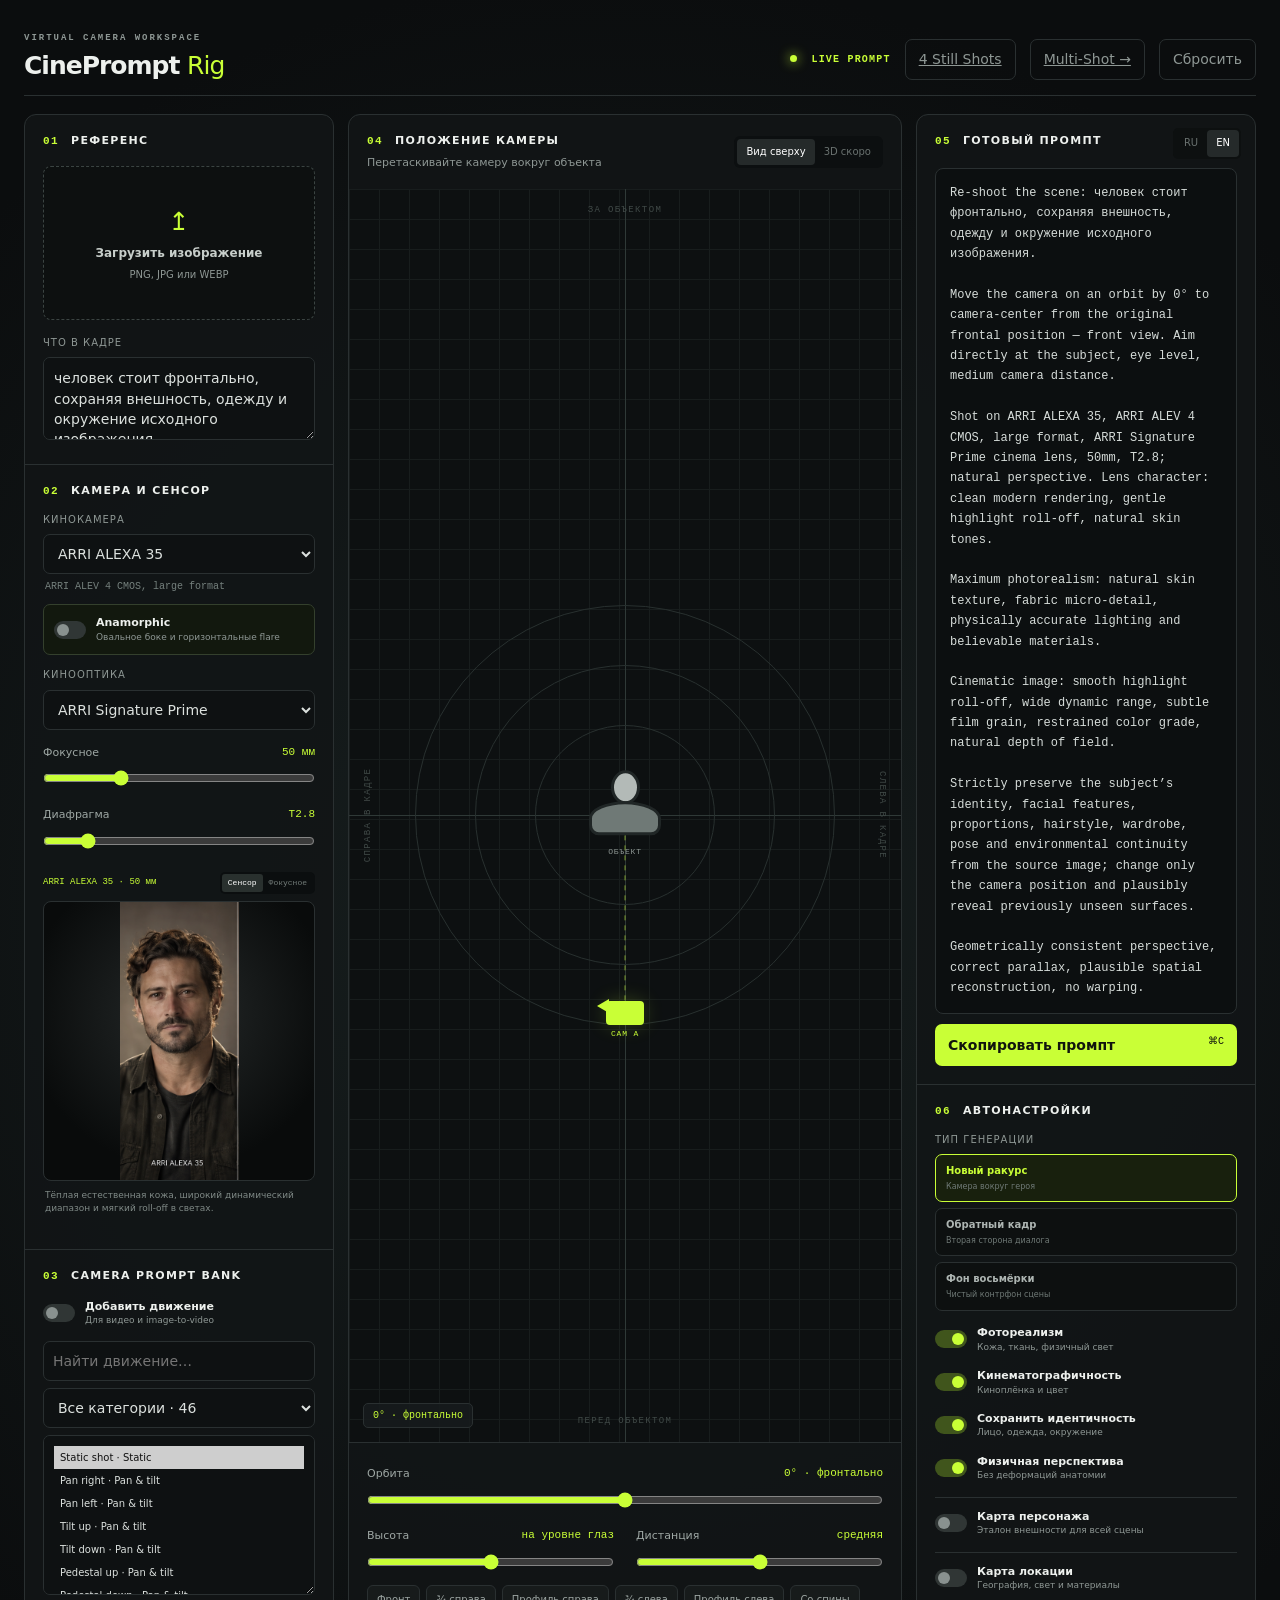
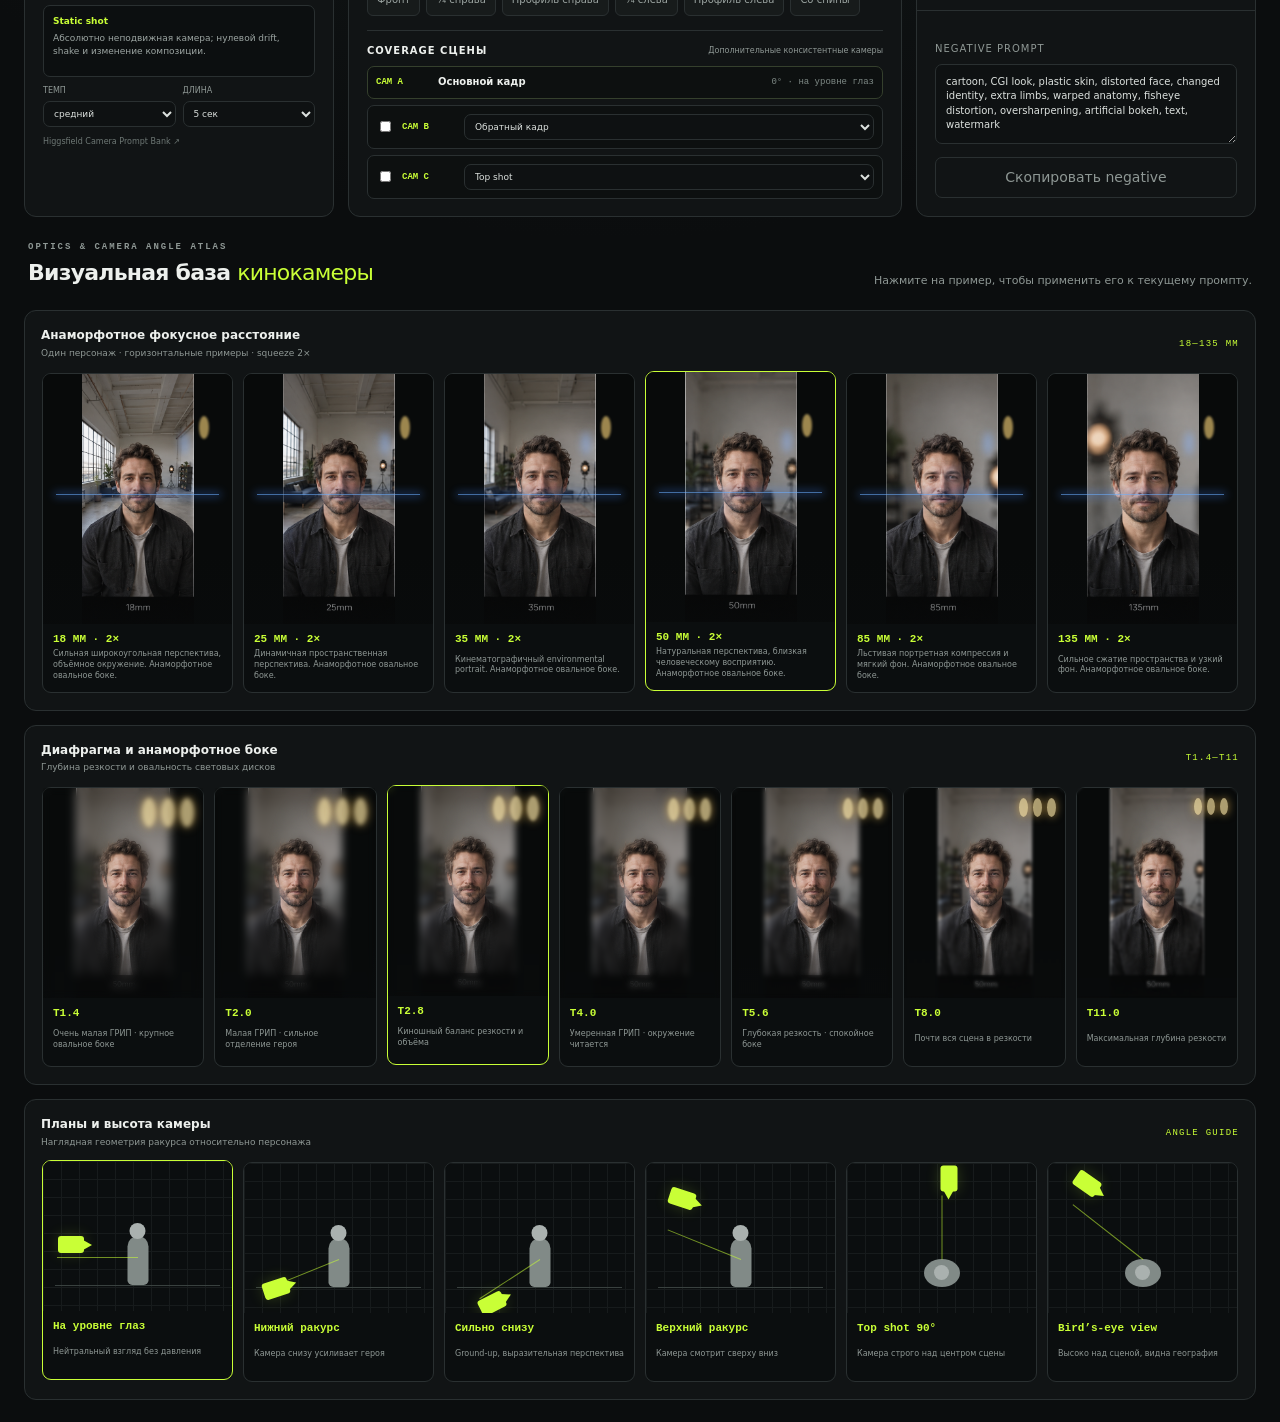
==== index.html @ 750dc957 "Publish CinePrompt PWA" ====
<!doctype html>
<html lang="ru">
<head>
  <meta charset="UTF-8" />
  <meta name="viewport" content="width=device-width, initial-scale=1.0" />
  <meta name="theme-color" content="#0b0d0e" />
  <meta name="apple-mobile-web-app-capable" content="yes" />
  <link rel="manifest" href="manifest.webmanifest" />
  <link rel="icon" href="assets/icons/icon.svg" type="image/svg+xml" />
  <title>CinePrompt Rig</title>
  <link rel="stylesheet" href="styles.css" />
  <link rel="stylesheet" href="modes.css" />
  <link rel="stylesheet" href="previews.css" />
  <link rel="stylesheet" href="movement.css" />
  <link rel="stylesheet" href="preview-fix.css" />
  <link rel="stylesheet" href="coverage.css" />
  <link rel="stylesheet" href="atlas.css?v=5" />
</head>
<body>
  <main class="app-shell">
    <header class="topbar">
      <div>
        <div class="eyebrow">VIRTUAL CAMERA WORKSPACE</div>
        <h1>CinePrompt <span>Rig</span></h1>
      </div>
      <div class="header-actions">
        <div class="status"><i></i> LIVE PROMPT</div>
        <a class="ghost nav-link" href="coverage.html">4 Still Shots</a>
        <a class="ghost nav-link" href="multishot.html">Multi‑Shot →</a>
        <button class="ghost" id="resetBtn">Сбросить</button>
      </div>
    </header>

    <section class="workspace">
      <aside class="panel left-panel">
        <section class="block">
          <div class="section-title"><span>01</span> Референс</div>
          <label class="dropzone" id="dropzone">
            <input id="imageInput" type="file" accept="image/*" />
            <img id="referenceImage" alt="Загруженный референс" />
            <div class="drop-copy" id="dropCopy">
              <div class="upload-icon">↥</div>
              <b>Загрузить изображение</b>
              <small>PNG, JPG или WEBP</small>
            </div>
            <button class="remove-image" id="removeImage" type="button">×</button>
          </label>
          <label class="field-label" for="subject">Что в кадре</label>
          <textarea id="subject" rows="3" placeholder="Например: мужчина в чёрном пальто стоит на городской улице">человек стоит фронтально, сохраняя внешность, одежду и окружение исходного изображения</textarea>
        </section>

        <section class="block">
          <div class="section-title"><span>02</span> Камера и сенсор</div>
          <label class="field-label">Кинокамера</label>
          <select id="camera">
            <option data-sensor="ARRI ALEV 4 CMOS, large format">ARRI ALEXA 35</option>
            <option data-sensor="ARRI ALEV III, large format">ARRI ALEXA Mini LF</option>
            <option data-sensor="8.6K full-frame CMOS">Sony VENICE 2</option>
            <option data-sensor="RED V-RAPTOR 8K VV full-frame">RED V-RAPTOR XL</option>
            <option data-sensor="12K Super 35 CMOS">Blackmagic URSA Cine 12K</option>
            <option data-sensor="35mm motion-picture film">ARRICAM LT — Kodak Vision3</option>
            <option data-sensor="65mm motion-picture film">Panavision System 65</option>
          </select>
          <div class="sensor-readout" id="sensorReadout"></div>
          <label class="toggle accent-toggle camera-anamorphic"><input id="anamorphic" type="checkbox" /><span></span><div><b>Anamorphic</b><small>Овальное боке и горизонтальные flare</small></div></label>

          <label class="field-label">Кинооптика</label>
          <select id="lensFamily">
            <option data-look="clean modern rendering, gentle highlight roll-off, natural skin tones">ARRI Signature Prime</option>
            <option data-look="subtle anamorphic character, oval bokeh, controlled horizontal flares">Panavision T Series Anamorphic</option>
            <option data-look="vintage warmth, lower contrast, soft halation and organic falloff">Cooke Panchro/i Classic</option>
            <option data-look="warm dimensional rendering and smooth focus falloff">Cooke S8/i</option>
            <option data-look="high micro-contrast, neutral color, crisp cinematic separation">ZEISS Supreme Prime</option>
            <option data-look="vintage anamorphic texture, oval bokeh, expressive streak flares">Hawk V-Lite Anamorphic</option>
          </select>

          <div class="control-row">
            <label>Фокусное <output id="focalOut">50 мм</output></label>
            <input id="focal" type="range" min="18" max="135" value="50" />
          </div>
          <div class="control-row">
            <label>Диафрагма <output id="apertureOut">T2.8</output></label>
            <input id="aperture" type="range" min="14" max="110" value="28" />
          </div>
          <div class="optics-preview">
            <div class="preview-head"><span id="previewTitle">ARRI ALEXA 35 · 50 мм</span><div><button id="showSensor" class="active">Сенсор</button><button id="showFocal">Фокусное</button></div></div>
            <div class="preview-window"><div class="preview-image" id="previewImage"></div></div>
            <p id="previewCaption">Тёплая естественная кожа, широкий динамический диапазон и мягкий roll-off в светах.</p>
          </div>
        </section>
        <section class="block movement-block">
          <div class="section-title"><span>03</span> Camera Prompt Bank</div>
          <label class="toggle"><input id="motionEnabled" type="checkbox" /><span></span><div><b>Добавить движение</b><small>Для видео и image-to-video</small></div></label>
          <input id="movementSearch" class="movement-search" type="search" placeholder="Найти движение…" />
          <select id="movementCategory"><option value="all">Все категории · 46</option><option>Static</option><option>Pan & tilt</option><option>Zoom & focus</option><option>Dolly & tracking</option><option>Aerial & crane</option><option>Specialty</option></select>
          <select id="cameraMovement" size="6" aria-label="Движение камеры"></select>
          <div id="movementDetail" class="movement-detail"></div>
          <div class="movement-meta"><label>Темп<select id="motionSpeed"><option value="slow">медленный</option><option value="medium" selected>средний</option><option value="fast">быстрый</option></select></label><label>Длина<select id="motionDuration"><option>3 сек</option><option selected>5 сек</option><option>7 сек</option><option>10 сек</option></select></label></div>
          <a class="source-link" href="https://higgsfield.ai/academy/apps/prompt-bank?section=camera" target="_blank" rel="noreferrer">Higgsfield Camera Prompt Bank ↗</a>
        </section>
      </aside>

      <section class="stage-column">
        <div class="stage-head">
          <div>
            <div class="section-title"><span>04</span> Положение камеры</div>
            <p>Перетаскивайте камеру вокруг объекта</p>
          </div>
          <div class="view-tabs"><button class="active">Вид сверху</button><button disabled>3D скоро</button></div>
        </div>
        <div class="stage" id="stage">
          <div class="axis axis-x"></div><div class="axis axis-y"></div>
          <div class="orbit orbit-1"></div><div class="orbit orbit-2"></div><div class="orbit orbit-3"></div>
          <div class="direction-label top">ЗА ОБЪЕКТОМ</div>
          <div class="direction-label bottom">ПЕРЕД ОБЪЕКТОМ</div>
          <div class="direction-label left">СПРАВА В КАДРЕ</div>
          <div class="direction-label right">СЛЕВА В КАДРЕ</div>
          <div class="subject-marker"><div class="head"></div><div class="shoulders"></div><small>ОБЪЕКТ</small></div>
          <svg class="ray" id="ray"><line id="rayLine" x1="50%" y1="50%" x2="50%" y2="85%" /></svg>
          <button class="camera-marker" id="cameraMarker" aria-label="Переместить камеру">
            <span class="cam-body"></span><span class="cam-lens"></span><small>CAM A</small>
          </button>
          <div class="angle-badge" id="angleBadge">0° · фронтально</div>
        </div>
        <div class="stage-controls">
          <div class="control-row wide">
            <label>Орбита <output id="orbitOut">0° · фронтально</output></label>
            <input id="orbit" type="range" min="-180" max="180" value="0" />
          </div>
          <div class="control-row">
            <label>Высота <output id="heightOut">уровень глаз</output></label>
            <input id="height" type="range" min="-3" max="3" value="0" />
          </div>
          <div class="control-row">
            <label>Дистанция <output id="distanceOut">средняя</output></label>
            <input id="distance" type="range" min="1" max="3" value="2" />
          </div>
          <div class="quick-angles">
            <button data-angle="0">Фронт</button><button data-angle="-45">¾ справа</button><button data-angle="-90">Профиль справа</button><button data-angle="45">¾ слева</button><button data-angle="90">Профиль слева</button><button data-angle="180">Со спины</button>
          </div>
          <div class="multi-camera">
            <div class="coverage-title"><b>Coverage сцены</b><small>Дополнительные консистентные камеры</small></div>
            <div class="camera-strip primary"><span>CAM A</span><b>Основной кадр</b><small id="cameraASummary">0° · уровень глаз</small></div>
            <label class="camera-strip"><input id="cameraBEnabled" type="checkbox" /><span>CAM B</span><select id="cameraBShot"><option value="reverse">Обратный кадр</option><option value="top">Top shot</option><option value="bird">С птичьего полёта</option><option value="profile">Боковой профиль</option><option value="wide">Общий план</option><option value="detail">Деталь / insert</option></select></label>
            <label class="camera-strip"><input id="cameraCEnabled" type="checkbox" /><span>CAM C</span><select id="cameraCShot"><option value="top">Top shot</option><option value="bird">С птичьего полёта</option><option value="reverse">Обратный кадр</option><option value="profile">Боковой профиль</option><option value="wide">Общий план</option><option value="detail">Деталь / insert</option></select></label>
          </div>
        </div>
      </section>

      <aside class="panel right-panel">
        <section class="block output-block">
          <div class="section-title"><span>05</span> Готовый промпт</div>
          <div class="language-toggle"><button data-lang="ru">RU</button><button data-lang="en" class="active">EN</button></div>
          <div class="prompt-output" id="promptOutput"></div>
          <button class="copy-button" id="copyBtn"><span>Скопировать промпт</span><b>⌘C</b></button>
        </section>
        <section class="block settings">
          <div class="section-title"><span>06</span> Автонастройки</div>
          <label class="field-label">Тип генерации</label>
          <div class="mode-picker" id="modePicker">
            <button class="active" data-mode="angle"><b>Новый ракурс</b><small>Камера вокруг героя</small></button>
            <button data-mode="reverse"><b>Обратный кадр</b><small>Вторая сторона диалога</small></button>
            <button data-mode="eight"><b>Фон восьмёрки</b><small>Чистый контрфон сцены</small></button>
          </div>
          <label class="toggle"><input id="photoreal" type="checkbox" checked /><span></span><div><b>Фотореализм</b><small>Кожа, ткань, физичный свет</small></div></label>
          <label class="toggle"><input id="cinematic" type="checkbox" checked /><span></span><div><b>Кинематографичность</b><small>Киноплёнка и цвет</small></div></label>
          <label class="toggle"><input id="identity" type="checkbox" checked /><span></span><div><b>Сохранить идентичность</b><small>Лицо, одежда, окружение</small></div></label>
          <label class="toggle"><input id="physics" type="checkbox" checked /><span></span><div><b>Физичная перспектива</b><small>Без деформаций анатомии</small></div></label>
          <label class="toggle card-toggle"><input id="characterCard" type="checkbox" /><span></span><div><b>Карта персонажа</b><small>Эталон внешности для всей сцены</small></div></label>
          <label class="toggle card-toggle"><input id="locationCard" type="checkbox" /><span></span><div><b>Карта локации</b><small>География, свет и материалы</small></div></label>
        </section>
        <section class="block negative">
          <label class="field-label">Negative prompt</label>
          <textarea id="negativePrompt" rows="4">cartoon, CGI look, plastic skin, distorted face, changed identity, extra limbs, warped anatomy, fisheye distortion, oversharpening, artificial bokeh, text, watermark</textarea>
          <button class="ghost full" id="copyNegative">Скопировать negative</button>
        </section>
      </aside>
    </section>

    <section class="visual-library">
      <div class="library-head">
        <div><div class="eyebrow">OPTICS & CAMERA ANGLE ATLAS</div><h2>Визуальная база <span>кинокамеры</span></h2></div>
        <p>Нажмите на пример, чтобы применить его к текущему промпту.</p>
      </div>
      <section class="library-panel">
        <div class="library-title"><div><b>Анаморфотное фокусное расстояние</b><small>Один персонаж · горизонтальные примеры · squeeze 2×</small></div><span>18—135 MM</span></div>
        <div class="focal-atlas" id="focalAtlas" aria-label="Примеры анаморфотных фокусных расстояний"></div>
      </section>
      <section class="library-panel">
        <div class="library-title"><div><b>Диафрагма и анаморфотное боке</b><small>Глубина резкости и овальность световых дисков</small></div><span>T1.4—T11</span></div>
        <div class="aperture-atlas" id="apertureAtlas" aria-label="Примеры диафрагмы"></div>
      </section>
      <section class="library-panel">
        <div class="library-title"><div><b>Планы и высота камеры</b><small>Наглядная геометрия ракурса относительно персонажа</small></div><span>ANGLE GUIDE</span></div>
        <div class="angle-atlas" id="angleAtlas" aria-label="Визуализация ракурсов камеры"></div>
      </section>
    </section>
  </main>
  <div class="toast" id="toast">Скопировано</div>
  <script src="movement-bank.js"></script><script src="app.js?v=4"></script><script src="pwa.js"></script>
</body>
</html>
---- styles.css ----
:root{--bg:#0b0d0e;--panel:#121516;--panel2:#171b1c;--line:#2a3031;--text:#edf0ed;--muted:#8e9794;--acid:#c9ff36;--orange:#ff875c}*{box-sizing:border-box}body{margin:0;background:radial-gradient(circle at 48% 30%,#182020 0,#0b0d0e 42%);color:var(--text);font:14px/1.45 Inter,ui-sans-serif,system-ui,-apple-system,sans-serif;min-height:100vh}.app-shell{max-width:1680px;margin:auto;padding:24px}.topbar{height:72px;display:flex;align-items:center;justify-content:space-between;border-bottom:1px solid var(--line);margin-bottom:18px}.eyebrow{font:600 9px/1 monospace;letter-spacing:.22em;color:var(--muted);margin-bottom:5px}h1{font-size:25px;margin:0;letter-spacing:-.04em}h1 span{font-weight:300;color:var(--acid)}button,select,textarea,input{font:inherit}.header-actions{display:flex;align-items:center;gap:14px}.status{font:600 10px monospace;letter-spacing:.12em;color:var(--acid)}.status i{display:inline-block;width:7px;height:7px;border-radius:50%;background:var(--acid);box-shadow:0 0 12px var(--acid);margin-right:7px}.ghost{background:transparent;border:1px solid var(--line);color:var(--muted);padding:9px 13px;border-radius:7px;cursor:pointer}.ghost:hover{border-color:#63706d;color:#fff}.workspace{display:grid;grid-template-columns:310px minmax(500px,1fr) 340px;gap:14px}.panel,.stage-column{background:rgba(18,21,22,.92);border:1px solid var(--line);border-radius:12px;overflow:hidden}.block{padding:18px;border-bottom:1px solid var(--line)}.block:last-child{border-bottom:0}.section-title{font-size:11px;text-transform:uppercase;letter-spacing:.12em;font-weight:750}.section-title span{color:var(--acid);margin-right:7px;font-family:monospace}.dropzone{height:154px;margin:16px 0;display:flex;position:relative;align-items:center;justify-content:center;border:1px dashed #3b4442;border-radius:8px;overflow:hidden;background:#0d1010;cursor:pointer}.dropzone:hover{border-color:var(--acid)}.dropzone input{display:none}.drop-copy{text-align:center;display:grid;gap:5px;color:var(--muted)}.drop-copy b{color:#c7ceca;font-size:12px}.drop-copy small{font-size:10px}.upload-icon{font-size:25px;color:var(--acid)}#referenceImage{display:none;width:100%;height:100%;object-fit:cover}.remove-image{display:none;position:absolute;right:8px;top:8px;width:26px;height:26px;border:0;border-radius:50%;background:#000b;color:white;cursor:pointer;font-size:18px}.field-label{display:block;color:var(--muted);font-size:10px;text-transform:uppercase;letter-spacing:.1em;margin:13px 0 7px}textarea,select{width:100%;border:1px solid var(--line);background:#0e1112;color:#dce1de;border-radius:7px;padding:10px;outline:none;resize:vertical}textarea:focus,select:focus{border-color:#65736f}.sensor-readout{font:10px monospace;color:#75807d;margin:7px 2px}.control-row{margin-top:15px}.control-row label{display:flex;justify-content:space-between;color:#9ea7a4;font-size:11px}.control-row output{color:var(--acid);font-family:monospace}input[type=range]{width:100%;accent-color:var(--acid);margin:10px 0 0}.stage-column{display:flex;flex-direction:column}.stage-head{display:flex;align-items:center;justify-content:space-between;padding:18px}.stage-head p{margin:5px 0 0;color:var(--muted);font-size:11px}.view-tabs{padding:3px;background:#0c0f10;border-radius:6px}.view-tabs button,.language-toggle button{border:0;background:transparent;color:#69716f;padding:6px 9px;font-size:10px;border-radius:4px}.view-tabs .active,.language-toggle .active{background:#252a2a;color:#fff}.stage{position:relative;flex:1;min-height:480px;overflow:hidden;background-color:#0d1011;background-image:linear-gradient(#181d1d 1px,transparent 1px),linear-gradient(90deg,#181d1d 1px,transparent 1px);background-size:30px 30px}.axis{position:absolute;background:#2f3937}.axis-x{height:1px;width:100%;top:50%}.axis-y{width:1px;height:100%;left:50%}.orbit{position:absolute;border:1px solid #28302f;border-radius:50%;left:50%;top:50%;transform:translate(-50%,-50%)}.orbit-1{width:180px;height:180px}.orbit-2{width:300px;height:300px}.orbit-3{width:420px;height:420px}.direction-label{position:absolute;color:#414a48;font:9px monospace;letter-spacing:.15em}.direction-label.top{top:16px;left:50%;transform:translateX(-50%)}.direction-label.bottom{bottom:16px;left:50%;transform:translateX(-50%)}.direction-label.left{top:50%;left:14px;transform:rotate(-90deg) translateX(-50%);transform-origin:left top}.direction-label.right{top:50%;right:14px;transform:rotate(90deg) translateX(50%);transform-origin:right top}.subject-marker{position:absolute;z-index:3;left:50%;top:50%;transform:translate(-50%,-50%);text-align:center}.subject-marker .head{width:29px;height:34px;margin:auto;border-radius:50%;background:#b3bab7;border:3px solid #202626}.subject-marker .shoulders{width:72px;height:34px;margin:-3px auto 4px;border-radius:50% 50% 10px 10px;background:#6f7976;border:3px solid #202626}.subject-marker small,.camera-marker small{font:8px monospace;letter-spacing:.1em;color:#8e9794}.ray{position:absolute;inset:0;width:100%;height:100%;pointer-events:none}.ray line{stroke:var(--acid);stroke-width:1;stroke-dasharray:5 5;opacity:.55}.camera-marker{position:absolute;z-index:5;left:50%;top:82%;transform:translate(-50%,-50%);width:66px;height:54px;background:none;border:0;cursor:grab;color:white}.camera-marker:active{cursor:grabbing}.cam-body{display:block;width:38px;height:24px;border-radius:4px;background:var(--acid);margin:0 auto;box-shadow:0 0 20px #c9ff3633}.cam-lens{position:absolute;left:5px;top:6px;border-right:12px solid var(--acid);border-top:7px solid transparent;border-bottom:7px solid transparent}.camera-marker small{display:block;margin-top:4px;color:var(--acid)}.angle-badge{position:absolute;left:14px;bottom:14px;padding:6px 9px;border-radius:5px;background:#171b1ce8;border:1px solid var(--line);font:10px monospace;color:var(--acid)}.stage-controls{padding:8px 18px 17px;border-top:1px solid var(--line);display:grid;grid-template-columns:1fr 1fr;gap:0 22px}.stage-controls .wide,.quick-angles{grid-column:1/-1}.quick-angles{display:flex;flex-wrap:wrap;gap:6px;margin-top:10px}.quick-angles button{background:#171b1b;color:#9ca5a2;border:1px solid var(--line);padding:7px 9px;border-radius:6px;font-size:10px;cursor:pointer}.quick-angles button:hover{border-color:var(--acid);color:var(--acid)}.output-block{position:relative}.language-toggle{position:absolute;top:13px;right:14px;background:#0d1010;border-radius:5px;padding:2px}.prompt-output{min-height:302px;margin-top:18px;padding:14px;background:#0c0f10;border:1px solid var(--line);border-radius:8px;color:#d6dcd9;font:12px/1.7 ui-monospace,SFMono-Regular,monospace;white-space:pre-wrap}.prompt-output em{font-style:normal;color:var(--acid)}.copy-button{width:100%;margin-top:10px;display:flex;justify-content:space-between;background:var(--acid);color:#11150d;border:0;border-radius:7px;padding:11px 13px;font-weight:800;cursor:pointer}.copy-button:hover{filter:brightness(.9)}.copy-button b{font:10px monospace}.toggle{display:flex;gap:10px;align-items:center;margin-top:14px;cursor:pointer}.toggle input{display:none}.toggle>span{width:32px;height:18px;border-radius:20px;background:#303635;position:relative;flex:0 0 auto}.toggle>span:after{content:"";position:absolute;width:12px;height:12px;border-radius:50%;background:#89918f;top:3px;left:3px;transition:.2s}.toggle input:checked+span{background:#40551c}.toggle input:checked+span:after{left:17px;background:var(--acid)}.toggle div{display:grid}.toggle b{font-size:11px}.toggle small{font-size:9px;color:var(--muted)}.negative textarea{font-size:10px}.full{width:100%;margin-top:8px}.toast{position:fixed;bottom:25px;left:50%;transform:translate(-50%,20px);background:var(--acid);color:#111;padding:9px 16px;border-radius:6px;font-weight:700;opacity:0;transition:.25s;pointer-events:none}.toast.show{opacity:1;transform:translate(-50%,0)}@media(max-width:1200px){.workspace{grid-template-columns:280px 1fr}.right-panel{grid-column:1/-1;display:grid;grid-template-columns:2fr 1fr 1fr}.right-panel .block{border-right:1px solid var(--line);border-bottom:0}}@media(max-width:800px){.app-shell{padding:12px}.workspace{display:block}.panel,.stage-column{margin-bottom:12px}.stage{min-height:430px}.right-panel{display:block}.right-panel .block{border-bottom:1px solid var(--line)}.topbar{height:62px}}
---- modes.css ----
.mode-picker {
  display: grid;
  grid-template-columns: 1fr;
  gap: 6px;
}

.mode-picker button {
  display: grid;
  text-align: left;
  border: 1px solid var(--line);
  border-radius: 7px;
  background: #0d1010;
  color: #adb5b2;
  padding: 9px 10px;
  cursor: pointer;
}

.mode-picker button b { font-size: 10px; }
.mode-picker button small { font-size: 8px; color: #6f7976; margin-top: 2px; }
.mode-picker button.active { border-color: var(--acid); background: #18200d; color: var(--acid); }
.accent-toggle { padding-bottom: 12px; border-bottom: 1px solid var(--line); }
---- previews.css ----
.camera-anamorphic{margin-top:12px;padding:10px;border:1px solid #34402d;border-radius:7px;background:#12180e}.optics-preview{margin-top:18px}.preview-head{display:flex;justify-content:space-between;align-items:center;margin-bottom:7px;font:9px/1.2 ui-monospace,monospace;color:var(--acid)}.preview-head>div{display:flex;background:#0b0e0f;padding:2px;border-radius:5px}.preview-head button{border:0;background:transparent;color:#717a77;font-size:8px;padding:4px 6px;border-radius:3px;cursor:pointer}.preview-head button.active{background:#29302e;color:#fff}.preview-window{height:160px;overflow:hidden;border:1px solid var(--line);border-radius:8px;background:#090b0b}.preview-image{width:100%;height:100%;background-repeat:no-repeat;background-color:#111;transition:background-position .25s ease}.optics-preview p{min-height:42px;margin:8px 2px 0;color:#7f8986;font-size:9px;line-height:1.45}
---- movement.css ----
.movement-search{width:100%;margin:13px 0 7px;border:1px solid var(--line);background:#0e1112;color:#dce1de;border-radius:7px;padding:9px;outline:none}#cameraMovement{margin-top:7px;min-height:142px;font-size:10px}#cameraMovement option{padding:6px}.movement-detail{min-height:72px;margin-top:8px;padding:9px;border:1px solid var(--line);border-radius:7px;background:#0c0f10;color:#9ca5a2;font-size:9px;line-height:1.5}.movement-detail b{display:block;color:var(--acid);margin-bottom:3px}.movement-meta{display:grid;grid-template-columns:1fr 1fr;gap:7px;margin-top:8px}.movement-meta label{font-size:8px;color:var(--muted);text-transform:uppercase}.movement-meta select{margin-top:4px;padding:6px;font-size:9px}.source-link{display:block;margin-top:9px;color:#6e7875;font-size:8px;text-decoration:none}.source-link:hover{color:var(--acid)}
---- preview-fix.css ----
.preview-window {
  height: 280px;
  background: radial-gradient(circle at 50% 40%, #252929, #090b0b 72%);
}

.preview-image {
  background-color: transparent;
  transition: opacity .18s ease;
}
---- coverage.css ----
.multi-camera{grid-column:1/-1;margin-top:14px;padding-top:13px;border-top:1px solid var(--line)}.coverage-title{display:flex;justify-content:space-between;align-items:center;margin-bottom:8px}.coverage-title b{font-size:10px;text-transform:uppercase;letter-spacing:.1em}.coverage-title small{color:var(--muted);font-size:8px}.camera-strip{display:grid;grid-template-columns:18px 54px 1fr;gap:8px;align-items:center;margin-top:6px;padding:8px;border:1px solid var(--line);border-radius:7px;background:#0d1010}.camera-strip.primary{grid-template-columns:54px 1fr auto;border-color:#35402d}.camera-strip>span{font:700 9px ui-monospace,monospace;color:var(--acid)}.camera-strip>b{font-size:10px}.camera-strip small{font:9px ui-monospace,monospace;color:#7e8985}.camera-strip input{accent-color:var(--acid)}.camera-strip select{padding:6px;font-size:9px}.card-toggle{padding-top:11px;border-top:1px solid var(--line)}
---- atlas.css ----
.visual-library{margin-top:18px;display:grid;gap:14px}.library-head{display:flex;align-items:end;justify-content:space-between;padding:8px 4px}.library-head h2{margin:0;font-size:22px;letter-spacing:-.035em}.library-head h2 span{color:var(--acid);font-weight:400}.library-head p{margin:0;color:var(--muted);font-size:11px}.library-panel{background:rgba(18,21,22,.94);border:1px solid var(--line);border-radius:12px;padding:16px;overflow:hidden}.library-title{display:flex;justify-content:space-between;align-items:center;margin-bottom:12px}.library-title>div{display:grid}.library-title b{font-size:12px}.library-title small{color:var(--muted);font-size:9px;margin-top:2px}.library-title>span{font:9px monospace;letter-spacing:.14em;color:var(--acid)}
.focal-atlas,.aperture-atlas,.angle-atlas{display:grid;gap:10px;padding:1px}.focal-atlas,.angle-atlas{grid-template-columns:repeat(6,minmax(0,1fr))}.aperture-atlas{grid-template-columns:repeat(7,minmax(0,1fr))}.atlas-card{appearance:none;min-width:0;text-align:left;color:var(--text);border:1px solid var(--line);border-radius:9px;background:#0b0e0f;padding:0;overflow:hidden;cursor:pointer;transition:.18s}.atlas-card:hover,.atlas-card.active{border-color:var(--acid);transform:translateY(-2px)}.atlas-visual{height:250px;position:relative;overflow:hidden;background:#080a0a center/contain no-repeat}.atlas-visual:after{content:"";position:absolute;inset:0;background:linear-gradient(180deg,transparent 72%,#090b0c99)}.anamorphic-visual .flare{position:absolute;left:7%;right:7%;top:48%;height:1px;background:#66aaff;box-shadow:0 0 8px 2px #4488ff99;opacity:.62;z-index:2}.anamorphic-visual .bokeh{position:absolute;width:10px;height:23px;border-radius:50%;background:#ffd87b99;filter:blur(1px);right:12%;top:17%;box-shadow:-20px 16px 7px #8eb8ff77;z-index:2}.atlas-copy{padding:9px 10px;display:grid;gap:3px;min-height:68px}.atlas-copy b{font:700 11px ui-monospace,monospace;color:var(--acid)}.atlas-copy small{font-size:8px;color:var(--muted);line-height:1.35}.aperture-card .atlas-visual{height:210px;background-image:url('assets/previews/focals/50mm.png')}.aperture-card .focus-mask{position:absolute;inset:0;z-index:1;backdrop-filter:blur(var(--blur));-webkit-backdrop-filter:blur(var(--blur));mask-image:radial-gradient(ellipse 27% 62% at 50% 50%,transparent 25%,#000 76%);-webkit-mask-image:radial-gradient(ellipse 27% 62% at 50% 50%,transparent 25%,#000 76%)}.aperture-card .bokeh-row{position:absolute;right:9px;top:10px;display:flex;gap:5px;z-index:2}.aperture-card .bokeh-row i{width:calc(7px + var(--bokeh));height:calc(15px + var(--bokeh)*2);border-radius:50%;background:#ffe7a3aa;filter:blur(calc(var(--blur)*.45));box-shadow:0 0 9px #ffca5e99}.angle-diagram{height:150px;position:relative;background:linear-gradient(#171b1c 1px,transparent 1px),linear-gradient(90deg,#171b1c 1px,transparent 1px),#0b0e0f;background-size:18px 18px;overflow:hidden}.angle-diagram .ground{position:absolute;left:12px;right:12px;bottom:25px;height:1px;background:#39413f}.angle-diagram .person{position:absolute;left:50%;bottom:26px;transform:translateX(-50%);width:21px;height:49px;border-radius:11px 11px 5px 5px;background:#818a87}.angle-diagram .person:before{content:"";position:absolute;width:16px;height:16px;border-radius:50%;left:2px;top:-13px;background:#aab1af}.angle-diagram .mini-camera{position:absolute;left:var(--cam-x);top:var(--cam-y);width:26px;height:17px;border-radius:3px;background:var(--acid);transform:rotate(var(--cam-rot));box-shadow:0 0 15px #c9ff3630}.angle-diagram .mini-camera:after{content:"";position:absolute;right:-8px;top:4px;border-left:9px solid var(--acid);border-top:5px solid transparent;border-bottom:5px solid transparent}.angle-diagram .sightline{position:absolute;left:50%;bottom:53px;width:var(--ray);height:1px;background:var(--acid);opacity:.55;transform-origin:left;transform:rotate(var(--ray-rot))}.angle-card[data-kind="top"] .angle-diagram .person{width:36px;height:28px;border-radius:50%}.angle-card[data-kind="top"] .angle-diagram .person:before{width:15px;height:15px;left:10px;top:6px}.angle-card[data-kind="top"] .angle-diagram .ground{display:none}@media(max-width:1200px){.focal-atlas,.angle-atlas{grid-template-columns:repeat(3,1fr)}.aperture-atlas{grid-template-columns:repeat(4,1fr)}}@media(max-width:800px){.library-head{display:block}.library-head p{margin-top:7px}.focal-atlas,.aperture-atlas,.angle-atlas{grid-template-columns:repeat(2,minmax(0,1fr))}.atlas-visual,.aperture-card .atlas-visual{height:220px}}
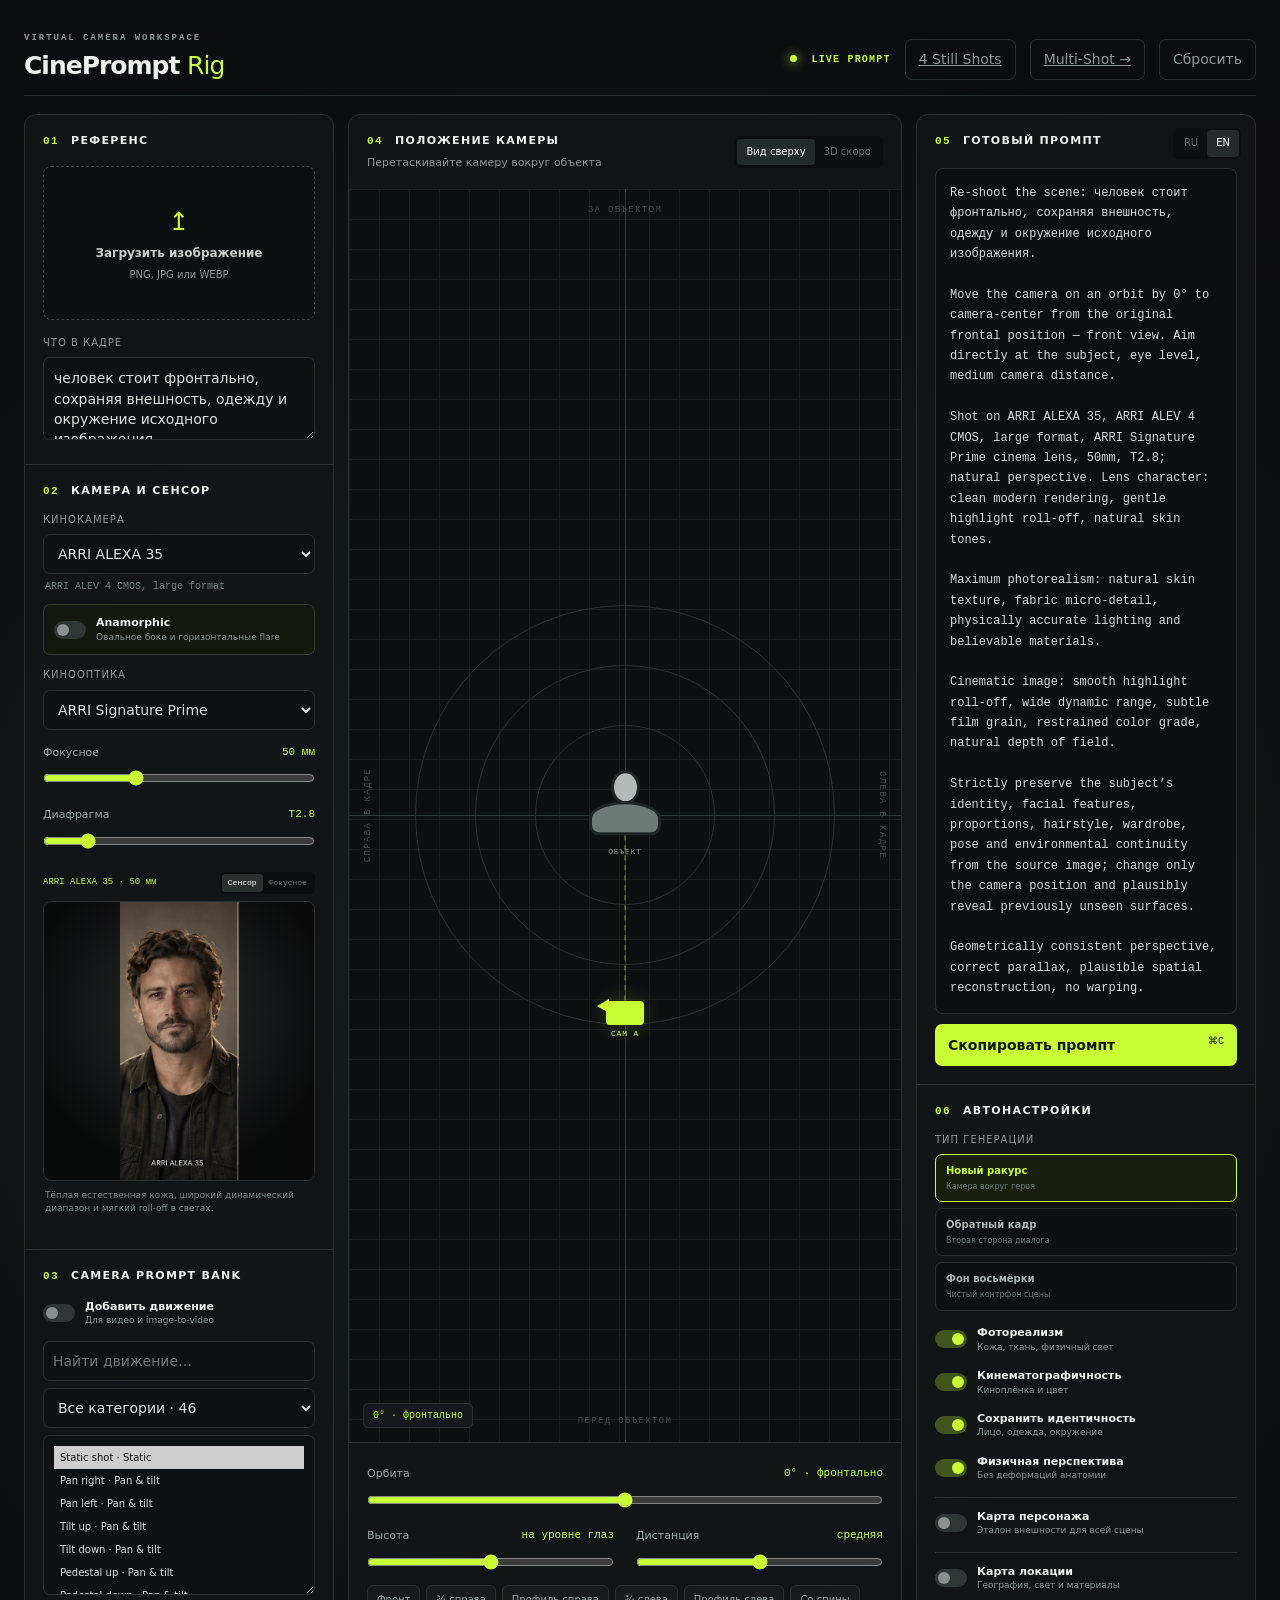
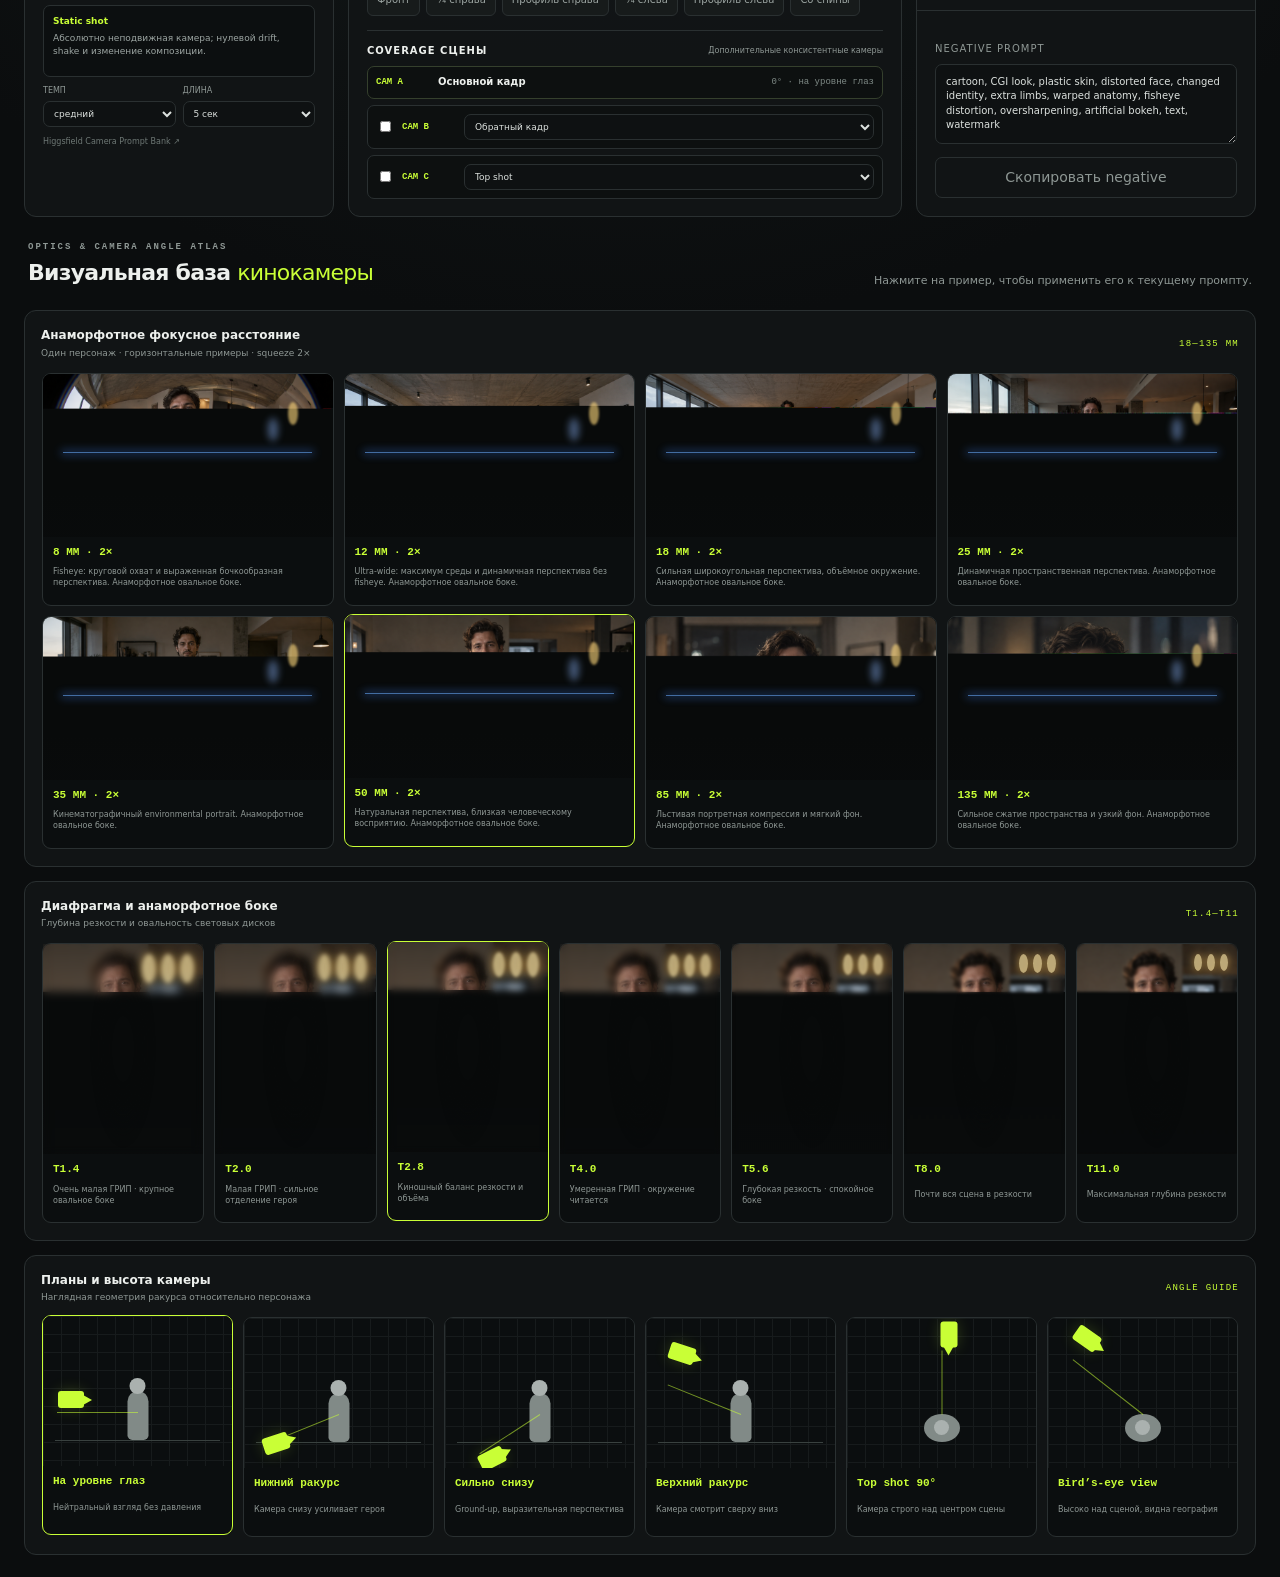
==== commit 28be8ade: "Add horizontal 8mm to 135mm lens previews" ====
--- a/index.html
+++ b/index.html
@@ -14,7 +14,7 @@
   <link rel="stylesheet" href="movement.css" />
   <link rel="stylesheet" href="preview-fix.css" />
   <link rel="stylesheet" href="coverage.css" />
-  <link rel="stylesheet" href="atlas.css?v=5" />
+  <link rel="stylesheet" href="atlas.css?v=6" />
 </head>
 <body>
   <main class="app-shell">
@@ -76,7 +76,7 @@
 
           <div class="control-row">
             <label>Фокусное <output id="focalOut">50 мм</output></label>
-            <input id="focal" type="range" min="18" max="135" value="50" />
+            <input id="focal" type="range" min="8" max="135" value="50" />
           </div>
           <div class="control-row">
             <label>Диафрагма <output id="apertureOut">T2.8</output></label>
@@ -197,6 +197,6 @@
     </section>
   </main>
   <div class="toast" id="toast">Скопировано</div>
-  <script src="movement-bank.js"></script><script src="app.js?v=4"></script><script src="pwa.js"></script>
+  <script src="movement-bank.js"></script><script src="app.js?v=5"></script><script src="pwa.js"></script>
 </body>
 </html>
--- a/atlas.css
+++ b/atlas.css
@@ -1,2 +1,2 @@
 .visual-library{margin-top:18px;display:grid;gap:14px}.library-head{display:flex;align-items:end;justify-content:space-between;padding:8px 4px}.library-head h2{margin:0;font-size:22px;letter-spacing:-.035em}.library-head h2 span{color:var(--acid);font-weight:400}.library-head p{margin:0;color:var(--muted);font-size:11px}.library-panel{background:rgba(18,21,22,.94);border:1px solid var(--line);border-radius:12px;padding:16px;overflow:hidden}.library-title{display:flex;justify-content:space-between;align-items:center;margin-bottom:12px}.library-title>div{display:grid}.library-title b{font-size:12px}.library-title small{color:var(--muted);font-size:9px;margin-top:2px}.library-title>span{font:9px monospace;letter-spacing:.14em;color:var(--acid)}
-.focal-atlas,.aperture-atlas,.angle-atlas{display:grid;gap:10px;padding:1px}.focal-atlas,.angle-atlas{grid-template-columns:repeat(6,minmax(0,1fr))}.aperture-atlas{grid-template-columns:repeat(7,minmax(0,1fr))}.atlas-card{appearance:none;min-width:0;text-align:left;color:var(--text);border:1px solid var(--line);border-radius:9px;background:#0b0e0f;padding:0;overflow:hidden;cursor:pointer;transition:.18s}.atlas-card:hover,.atlas-card.active{border-color:var(--acid);transform:translateY(-2px)}.atlas-visual{height:250px;position:relative;overflow:hidden;background:#080a0a center/contain no-repeat}.atlas-visual:after{content:"";position:absolute;inset:0;background:linear-gradient(180deg,transparent 72%,#090b0c99)}.anamorphic-visual .flare{position:absolute;left:7%;right:7%;top:48%;height:1px;background:#66aaff;box-shadow:0 0 8px 2px #4488ff99;opacity:.62;z-index:2}.anamorphic-visual .bokeh{position:absolute;width:10px;height:23px;border-radius:50%;background:#ffd87b99;filter:blur(1px);right:12%;top:17%;box-shadow:-20px 16px 7px #8eb8ff77;z-index:2}.atlas-copy{padding:9px 10px;display:grid;gap:3px;min-height:68px}.atlas-copy b{font:700 11px ui-monospace,monospace;color:var(--acid)}.atlas-copy small{font-size:8px;color:var(--muted);line-height:1.35}.aperture-card .atlas-visual{height:210px;background-image:url('assets/previews/focals/50mm.png')}.aperture-card .focus-mask{position:absolute;inset:0;z-index:1;backdrop-filter:blur(var(--blur));-webkit-backdrop-filter:blur(var(--blur));mask-image:radial-gradient(ellipse 27% 62% at 50% 50%,transparent 25%,#000 76%);-webkit-mask-image:radial-gradient(ellipse 27% 62% at 50% 50%,transparent 25%,#000 76%)}.aperture-card .bokeh-row{position:absolute;right:9px;top:10px;display:flex;gap:5px;z-index:2}.aperture-card .bokeh-row i{width:calc(7px + var(--bokeh));height:calc(15px + var(--bokeh)*2);border-radius:50%;background:#ffe7a3aa;filter:blur(calc(var(--blur)*.45));box-shadow:0 0 9px #ffca5e99}.angle-diagram{height:150px;position:relative;background:linear-gradient(#171b1c 1px,transparent 1px),linear-gradient(90deg,#171b1c 1px,transparent 1px),#0b0e0f;background-size:18px 18px;overflow:hidden}.angle-diagram .ground{position:absolute;left:12px;right:12px;bottom:25px;height:1px;background:#39413f}.angle-diagram .person{position:absolute;left:50%;bottom:26px;transform:translateX(-50%);width:21px;height:49px;border-radius:11px 11px 5px 5px;background:#818a87}.angle-diagram .person:before{content:"";position:absolute;width:16px;height:16px;border-radius:50%;left:2px;top:-13px;background:#aab1af}.angle-diagram .mini-camera{position:absolute;left:var(--cam-x);top:var(--cam-y);width:26px;height:17px;border-radius:3px;background:var(--acid);transform:rotate(var(--cam-rot));box-shadow:0 0 15px #c9ff3630}.angle-diagram .mini-camera:after{content:"";position:absolute;right:-8px;top:4px;border-left:9px solid var(--acid);border-top:5px solid transparent;border-bottom:5px solid transparent}.angle-diagram .sightline{position:absolute;left:50%;bottom:53px;width:var(--ray);height:1px;background:var(--acid);opacity:.55;transform-origin:left;transform:rotate(var(--ray-rot))}.angle-card[data-kind="top"] .angle-diagram .person{width:36px;height:28px;border-radius:50%}.angle-card[data-kind="top"] .angle-diagram .person:before{width:15px;height:15px;left:10px;top:6px}.angle-card[data-kind="top"] .angle-diagram .ground{display:none}@media(max-width:1200px){.focal-atlas,.angle-atlas{grid-template-columns:repeat(3,1fr)}.aperture-atlas{grid-template-columns:repeat(4,1fr)}}@media(max-width:800px){.library-head{display:block}.library-head p{margin-top:7px}.focal-atlas,.aperture-atlas,.angle-atlas{grid-template-columns:repeat(2,minmax(0,1fr))}.atlas-visual,.aperture-card .atlas-visual{height:220px}}
+.focal-atlas,.aperture-atlas,.angle-atlas{display:grid;gap:10px;padding:1px}.focal-atlas{grid-template-columns:repeat(4,minmax(0,1fr))}.angle-atlas{grid-template-columns:repeat(6,minmax(0,1fr))}.aperture-atlas{grid-template-columns:repeat(7,minmax(0,1fr))}.atlas-card{appearance:none;min-width:0;text-align:left;color:var(--text);border:1px solid var(--line);border-radius:9px;background:#0b0e0f;padding:0;overflow:hidden;cursor:pointer;transition:.18s}.atlas-card:hover,.atlas-card.active{border-color:var(--acid);transform:translateY(-2px)}.atlas-visual{height:auto;aspect-ratio:16/9;position:relative;overflow:hidden;background:#080a0a center/cover no-repeat}.atlas-visual:after{content:"";position:absolute;inset:0;background:linear-gradient(180deg,transparent 72%,#090b0c99)}.anamorphic-visual .flare{position:absolute;left:7%;right:7%;top:48%;height:1px;background:#66aaff;box-shadow:0 0 8px 2px #4488ff99;opacity:.62;z-index:2}.anamorphic-visual .bokeh{position:absolute;width:10px;height:23px;border-radius:50%;background:#ffd87b99;filter:blur(1px);right:12%;top:17%;box-shadow:-20px 16px 7px #8eb8ff77;z-index:2}.atlas-copy{padding:9px 10px;display:grid;gap:3px;min-height:68px}.atlas-copy b{font:700 11px ui-monospace,monospace;color:var(--acid)}.atlas-copy small{font-size:8px;color:var(--muted);line-height:1.35}.aperture-card .atlas-visual{height:210px;aspect-ratio:auto;background-image:url('assets/previews/focals/50mm.png')}.aperture-card .focus-mask{position:absolute;inset:0;z-index:1;backdrop-filter:blur(var(--blur));-webkit-backdrop-filter:blur(var(--blur));mask-image:radial-gradient(ellipse 27% 62% at 50% 50%,transparent 25%,#000 76%);-webkit-mask-image:radial-gradient(ellipse 27% 62% at 50% 50%,transparent 25%,#000 76%)}.aperture-card .bokeh-row{position:absolute;right:9px;top:10px;display:flex;gap:5px;z-index:2}.aperture-card .bokeh-row i{width:calc(7px + var(--bokeh));height:calc(15px + var(--bokeh)*2);border-radius:50%;background:#ffe7a3aa;filter:blur(calc(var(--blur)*.45));box-shadow:0 0 9px #ffca5e99}.angle-diagram{height:150px;position:relative;background:linear-gradient(#171b1c 1px,transparent 1px),linear-gradient(90deg,#171b1c 1px,transparent 1px),#0b0e0f;background-size:18px 18px;overflow:hidden}.angle-diagram .ground{position:absolute;left:12px;right:12px;bottom:25px;height:1px;background:#39413f}.angle-diagram .person{position:absolute;left:50%;bottom:26px;transform:translateX(-50%);width:21px;height:49px;border-radius:11px 11px 5px 5px;background:#818a87}.angle-diagram .person:before{content:"";position:absolute;width:16px;height:16px;border-radius:50%;left:2px;top:-13px;background:#aab1af}.angle-diagram .mini-camera{position:absolute;left:var(--cam-x);top:var(--cam-y);width:26px;height:17px;border-radius:3px;background:var(--acid);transform:rotate(var(--cam-rot));box-shadow:0 0 15px #c9ff3630}.angle-diagram .mini-camera:after{content:"";position:absolute;right:-8px;top:4px;border-left:9px solid var(--acid);border-top:5px solid transparent;border-bottom:5px solid transparent}.angle-diagram .sightline{position:absolute;left:50%;bottom:53px;width:var(--ray);height:1px;background:var(--acid);opacity:.55;transform-origin:left;transform:rotate(var(--ray-rot))}.angle-card[data-kind="top"] .angle-diagram .person{width:36px;height:28px;border-radius:50%}.angle-card[data-kind="top"] .angle-diagram .person:before{width:15px;height:15px;left:10px;top:6px}.angle-card[data-kind="top"] .angle-diagram .ground{display:none}@media(max-width:1200px){.focal-atlas,.angle-atlas{grid-template-columns:repeat(3,1fr)}.aperture-atlas{grid-template-columns:repeat(4,1fr)}}@media(max-width:800px){.library-head{display:block}.library-head p{margin-top:7px}.focal-atlas,.aperture-atlas,.angle-atlas{grid-template-columns:repeat(2,minmax(0,1fr))}.atlas-visual,.aperture-card .atlas-visual{height:220px}}
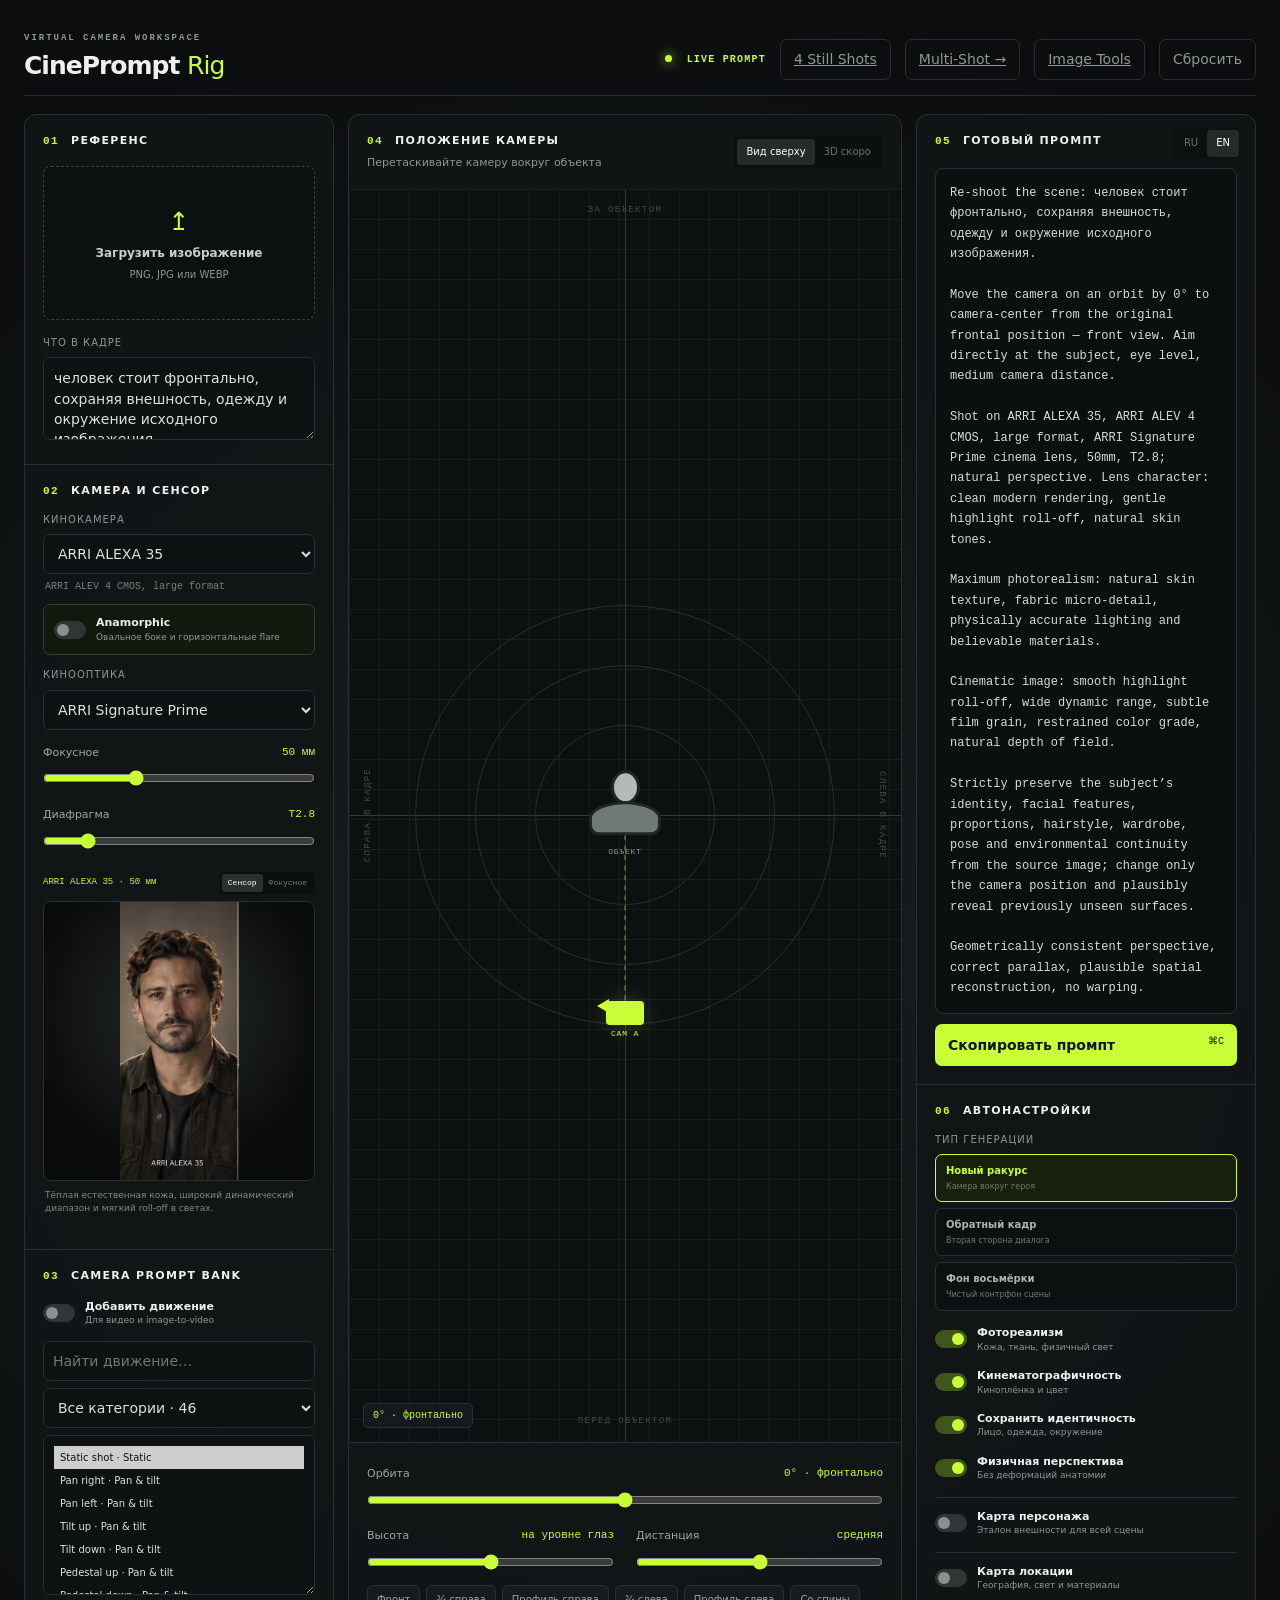
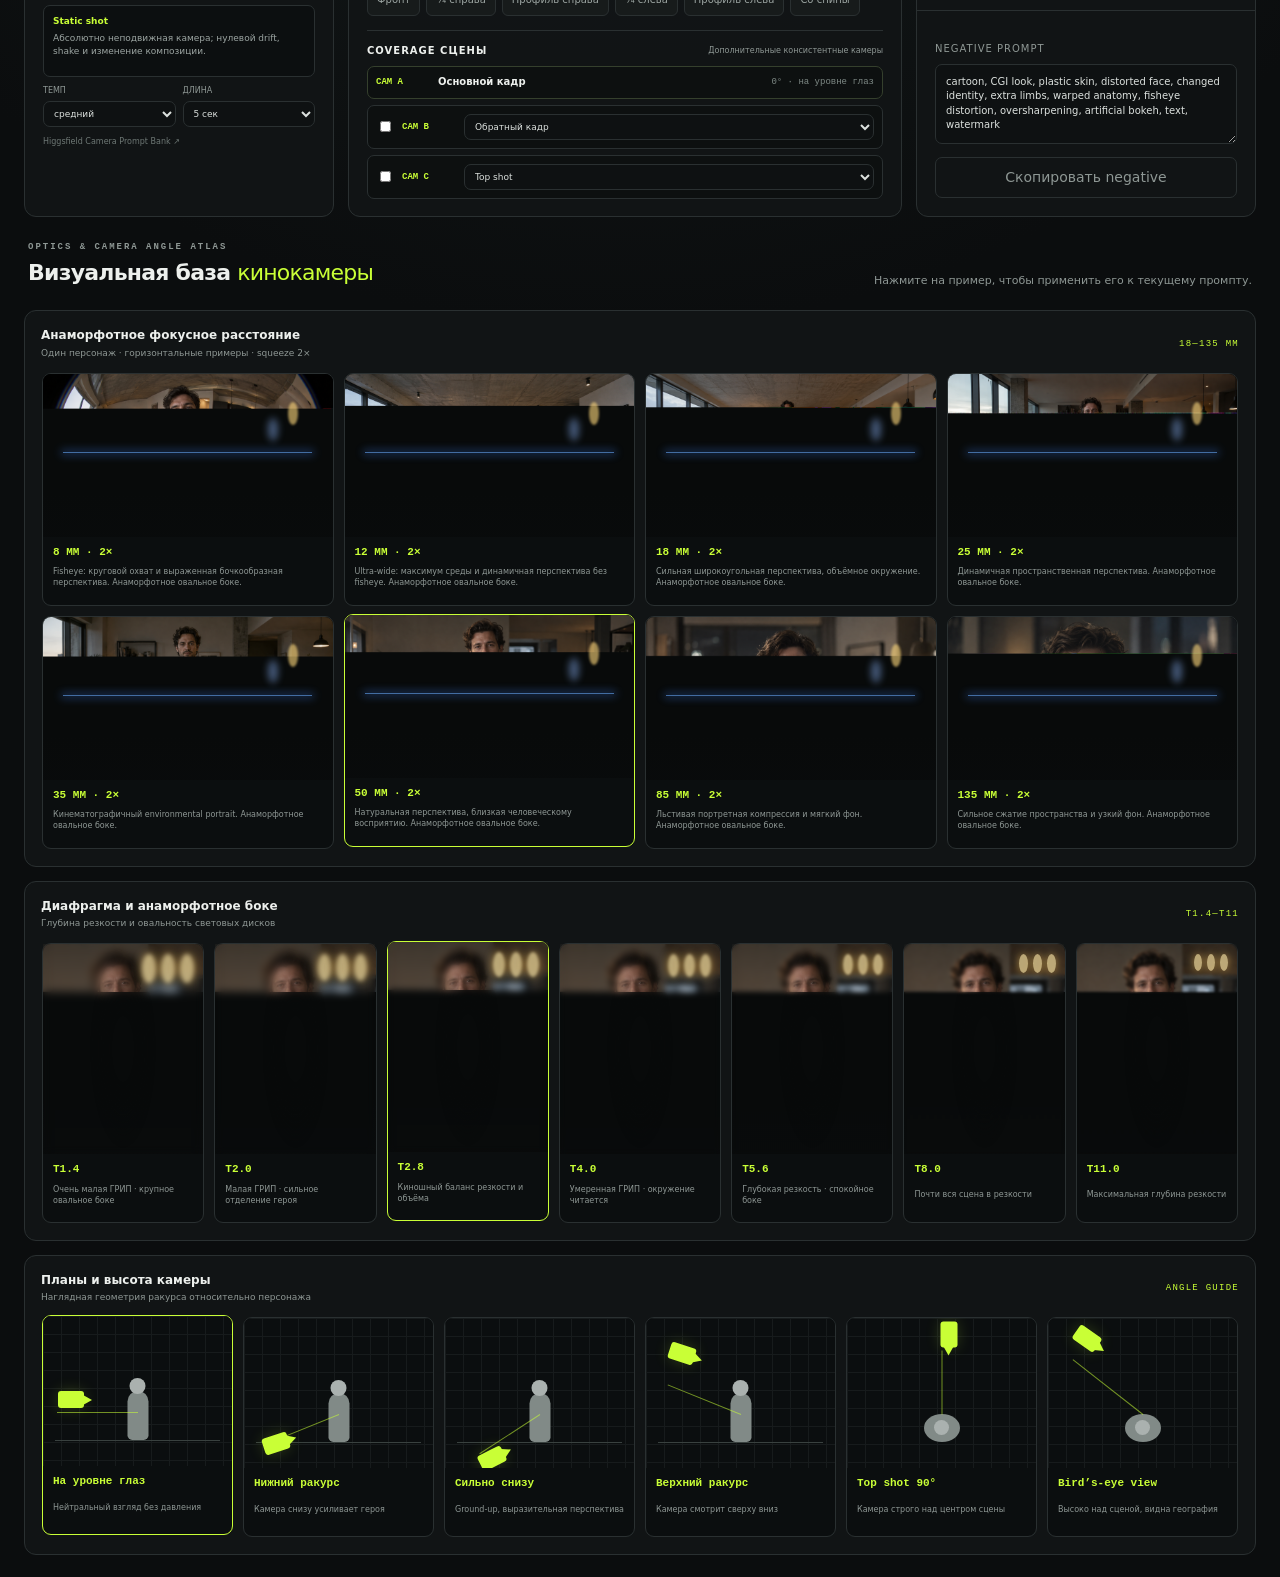
==== commit 9edc34d2: "Add reference-driven image prompt tools" ====
--- a/index.html
+++ b/index.html
@@ -27,6 +27,7 @@
         <div class="status"><i></i> LIVE PROMPT</div>
         <a class="ghost nav-link" href="coverage.html">4 Still Shots</a>
         <a class="ghost nav-link" href="multishot.html">Multi‑Shot →</a>
+        <a class="ghost nav-link" href="image-tools.html">Image Tools</a>
         <button class="ghost" id="resetBtn">Сбросить</button>
       </div>
     </header>
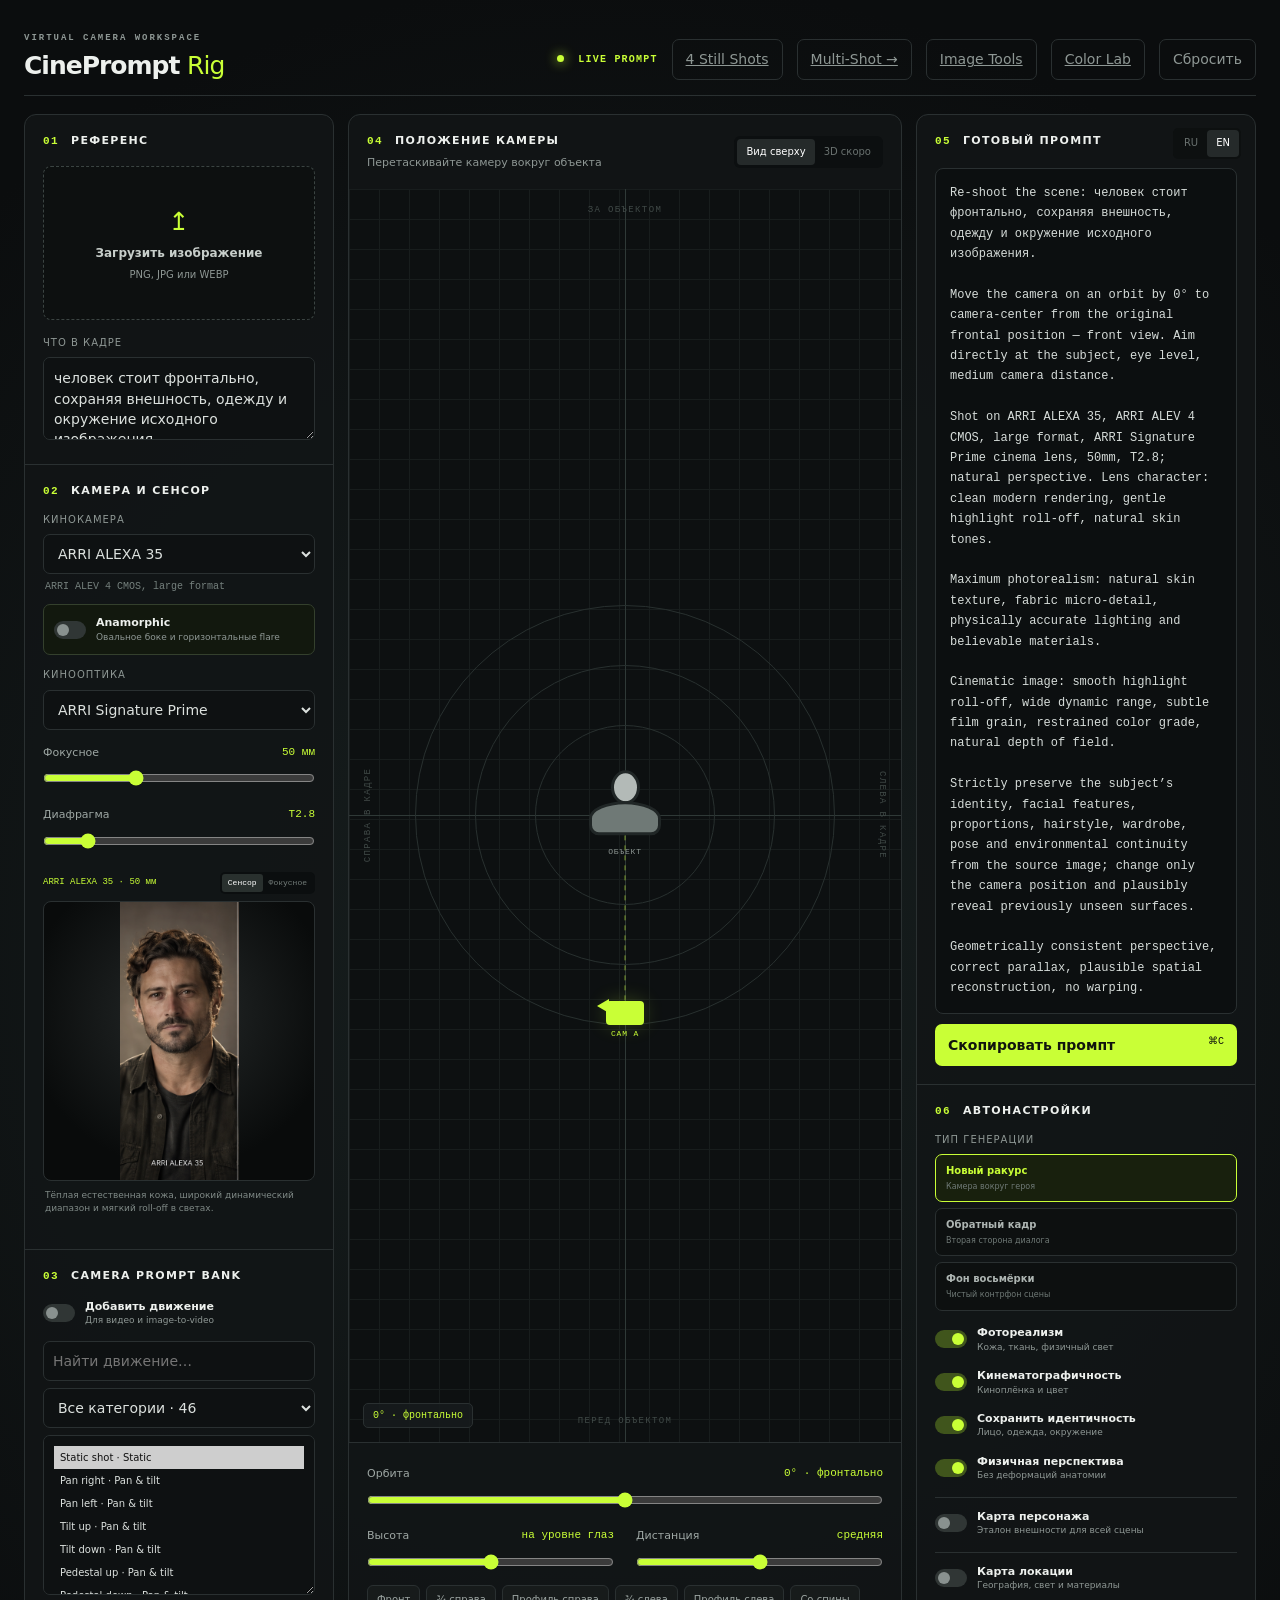
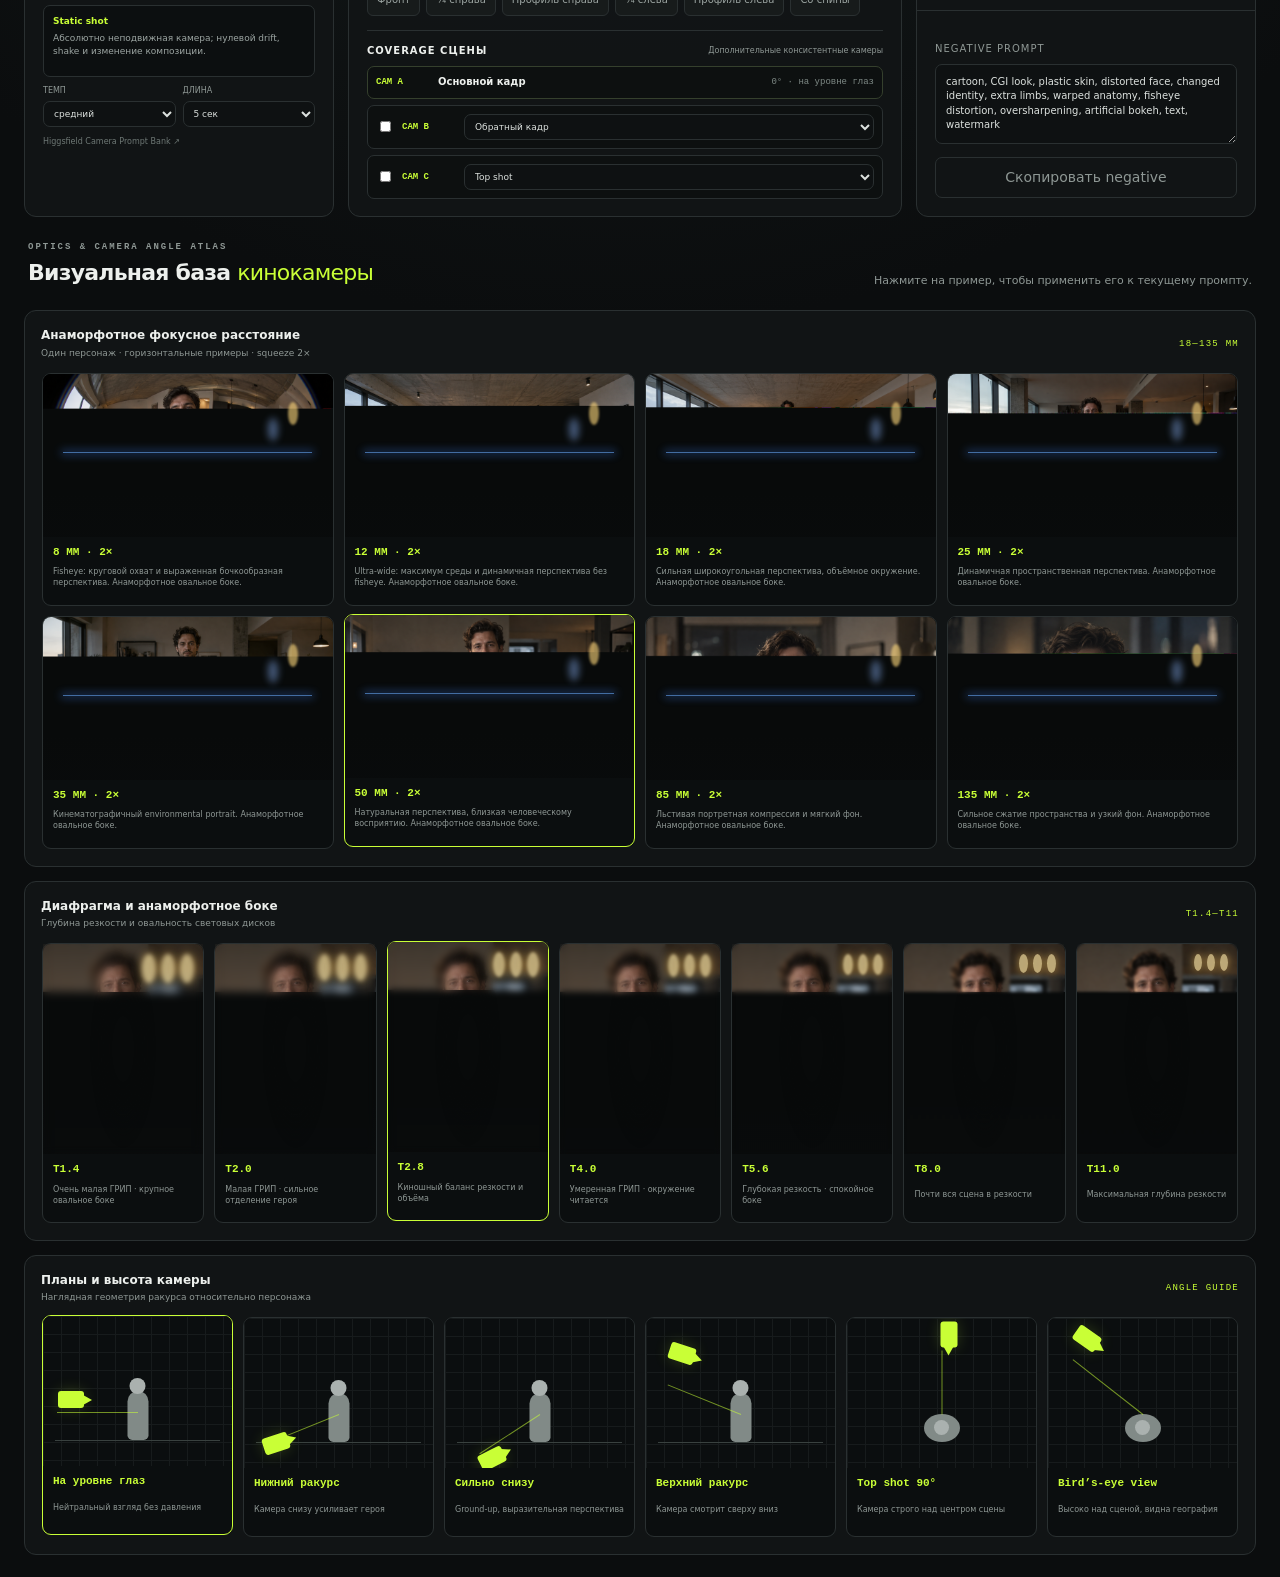
==== commit 864b6edb: "Add cinematic color lab prompt tools" ====
--- a/index.html
+++ b/index.html
@@ -28,6 +28,7 @@
         <a class="ghost nav-link" href="coverage.html">4 Still Shots</a>
         <a class="ghost nav-link" href="multishot.html">Multi‑Shot →</a>
         <a class="ghost nav-link" href="image-tools.html">Image Tools</a>
+        <a class="ghost nav-link" href="color-lab.html">Color Lab</a>
         <button class="ghost" id="resetBtn">Сбросить</button>
       </div>
     </header>
